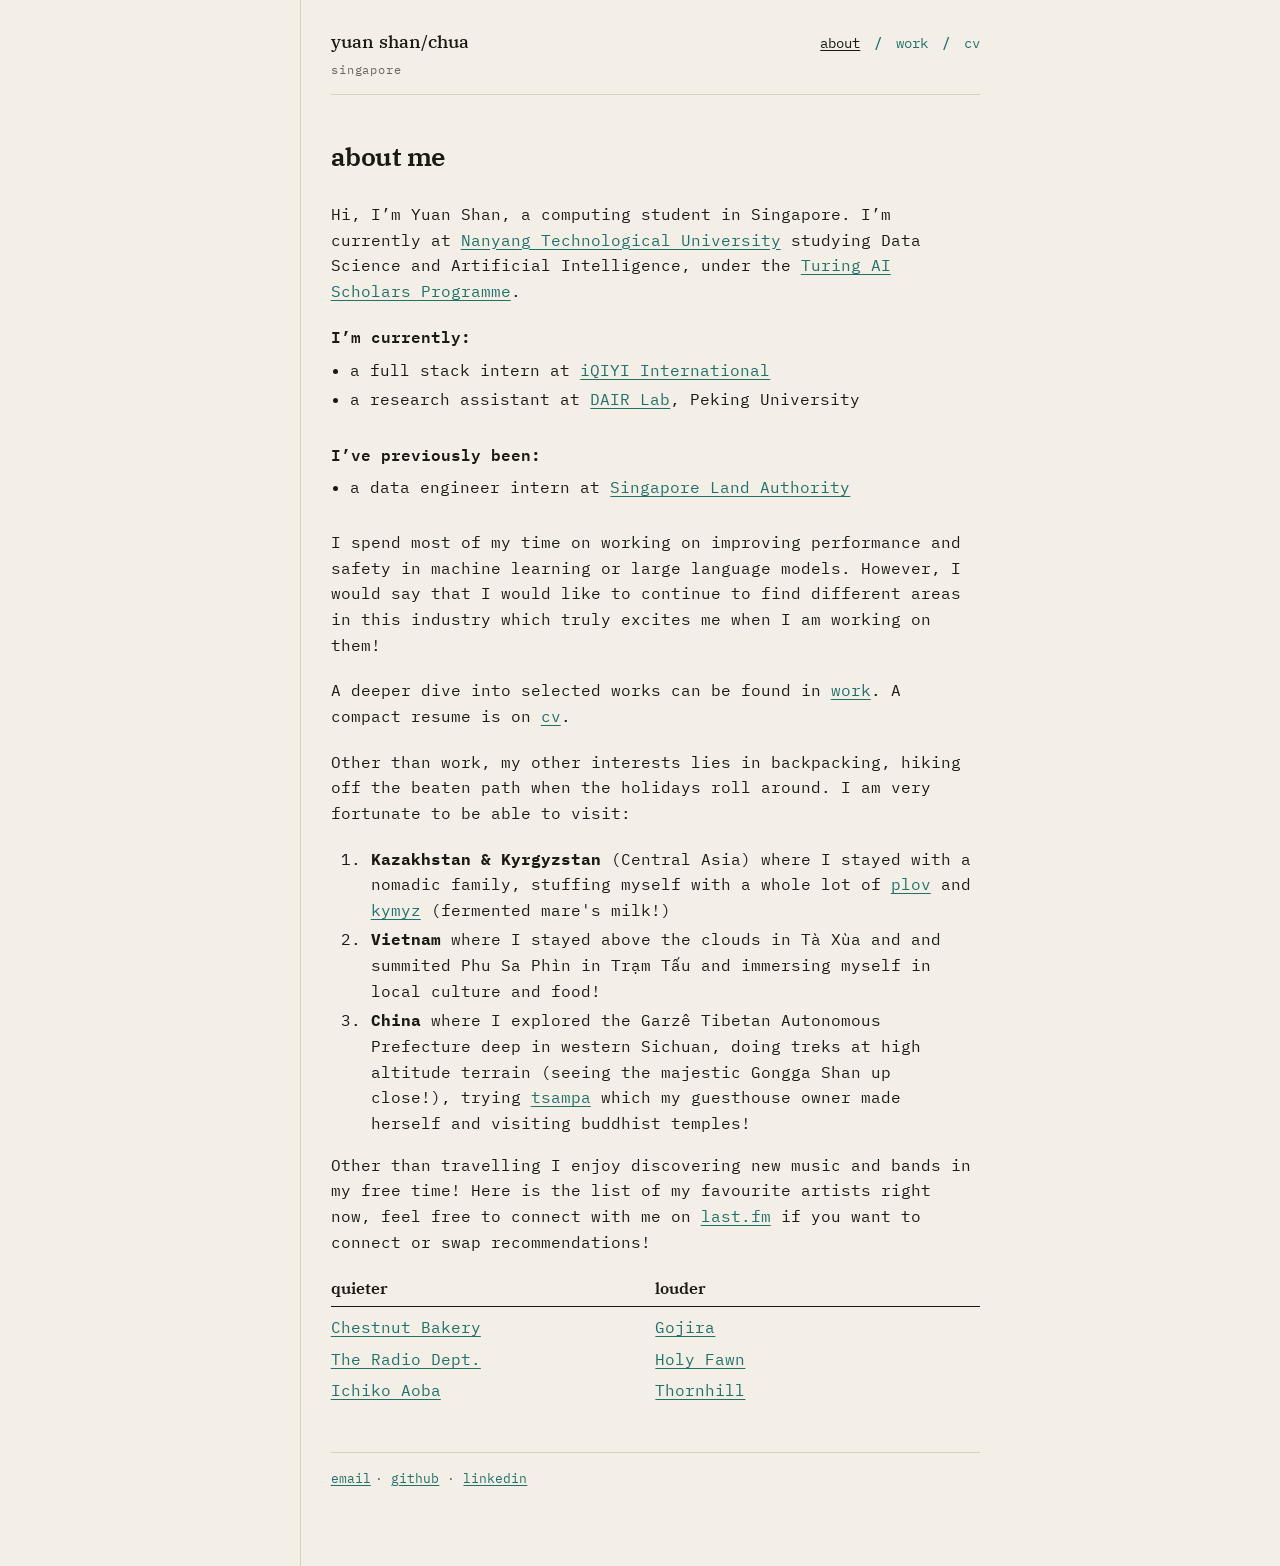
==== index.html @ a7b31b98 "first commit" ====
<!DOCTYPE html>
<html lang="en">

<head>
  <meta charset="utf-8" />
  <meta name="viewport" content="width=device-width, initial-scale=1" />
  <title>yuan shan/chua</title>
  <meta name="description"
    content="Yuan Shan is a computing student in Singapore, working on speech, post-training, and messy real-world pipelines." />
  <link rel="preconnect" href="https://fonts.googleapis.com" />
  <link rel="preconnect" href="https://fonts.gstatic.com" crossorigin />
  <link
    href="https://fonts.googleapis.com/css2?family=IBM+Plex+Mono:ital,wght@0,400;0,600;1,400&family=IBM+Plex+Serif:wght@500;600&display=swap"
    rel="stylesheet" />
  <link rel="stylesheet" href="css/site.css" />
  <link rel="icon" href="img/favicon.png?v=3" type="image/png" />
  <script src="js/site.js" defer></script>
</head>

<body>
  <div class="wrap">
    <header class="masthead">
      <div>
        <a class="wordmark" href="index.html">yuan shan/chua</a>
        <span class="running">singapore</span>
      </div>
      <nav aria-label="Primary">
        <a href="index.html" aria-current="page">about</a>
        <span class="slash" aria-hidden="true">/</span>
        <a href="work.html">work</a>
        <span class="slash" aria-hidden="true">/</span>
        <a href="cv.html">cv</a>
      </nav>
    </header>

    <main>
      <h1>about me</h1>

      <p class="lede">
        Hi, I’m Yuan Shan, a computing student in Singapore. I’m currently at
        <a href="https://www.ntu.edu.sg/">Nanyang Technological University</a>
        studying Data Science and Artificial Intelligence, under the
        <a href="https://www.ntu.edu.sg/honours-college/signature-programmes/turing-ai-scholars-programme">Turing AI
          Scholars Programme</a>.
      </p>

      <div class="block">
        <p class="kicker">I’m currently:</p>
        <ul>
          <li>
            a full stack intern at
            <a href="https://www.iq.com/">iQIYI International</a>
          </li>
          <li>
            a research assistant at
            <a href="https://pkudair.github.io/">DAIR Lab</a>, Peking University
          </li>
        </ul>
      </div>

      <div class="block">
        <p class="kicker">I’ve previously been:</p>
        <ul>
          <li>
            a data engineer intern at
            <a href="https://www.sla.gov.sg/">Singapore Land Authority</a>
          </li>
        </ul>
      </div>

      <p>
        I spend most of my time on working on improving performance and safety in machine learning or large
        language models.
        However, I would say that I would like to continue to find different areas in this industry
        which truly excites me when I am working on them!
      </p>
      <p>
        A deeper dive into selected works can be found in
        <a href="work.html">work</a>. A compact resume is on
        <a href="cv.html">cv</a>.
      </p>

      <p>
        Other than work, my other interests lies in backpacking, hiking off the beaten path when the holidays roll
        around.
        I am very fortunate to be able to visit:
      </p>

      <ol>
        <li>
          <strong> Kazakhstan &amp; Kyrgyzstan </strong>(Central Asia) where I stayed with a nomadic family,
          stuffing myself with a whole
          lot of <a href="https://nomads-life.com/blog/kyrgyzstan-food/plov-kyrgyz-cuisine/">plov</a> and
          <a href="https://nomads-life.com/blog/kyrgyzstan-food/kymyz-kyrgyz-national-drink/">kymyz</a> (fermented
          mare's
          milk!)
        </li>
        <li>
          <strong>Vietnam</strong> where I stayed above the clouds in T&agrave; X&ugrave;a and and summited Phu Sa Phìn
          in
          Tr&#7841;m T&#7845;u and immersing myself in local culture and food!
        </li>
        <li>
          <strong>China</strong> where I explored the Garz&ecirc; Tibetan Autonomous Prefecture deep in western
          Sichuan, doing treks at high altitude terrain (seeing the majestic Gongga Shan up close!), trying <a
            href="https://en.wikipedia.org/wiki/Tsampa">tsampa</a> which my guesthouse owner made herself and
          visiting buddhist temples!
        </li>
      </ol>
      <p>
        Other than travelling I enjoy discovering new music and bands in my free time! Here is the list of my favourite
        artists right now, feel free to connect with me on <a href="https://www.last.fm/user/yschua0306">last.fm</a>
        if you want to connect or swap recommendations!
      </p>
      <div class=" music">
        <div>
          <h2>quieter</h2>
          <ul>
            <li><a href="https://www.chestnutbakerymusic.com/">Chestnut Bakery</a></li>
            <li><a href="https://www.theradiodept.com/">The Radio Dept.</a></li>
            <li><a href="https://ichikoaoba.com/en/">Ichiko Aoba</a></li>
          </ul>
        </div>
        <div>
          <h2>louder</h2>
          <ul>
            <li><a href="https://www.gojira-music.com/">Gojira</a></li>
            <li><a href="https://holyfawn.com/">Holy Fawn</a></li>
            <li><a href="https://thornhill.world/">Thornhill</a></li>
          </ul>
        </div>
      </div>
    </main>

    <footer>
      <details class="email-pop">
        <summary>email</summary>
        <div class="email-pop-panel">
          <p>personal</p>
          <a href="mailto:chuanyuanshan@gmail.com">chuanyuanshan@gmail.com</a>
          <p>school</p>
          <a href="mailto:ychu060@e.ntu.edu.sg">ychu060@e.ntu.edu.sg</a>
        </div>
      </details>
      <span>· <a href="https://github.com/Y0306S">github</a> · <a
          href="https://www.linkedin.com/in/yuan-shan-chua-840307115">linkedin</a></span>
    </footer>
  </div>
</body>

</html>
---- css/site.css ----
:root {
  --paper: #f4efe6;
  --ink: #1c1914;
  --muted: #6b6560;
  --rule: #d8d0c4;
  --accent: #1f6f6a;
  --accent-hover: #155652;
  --tag-fill: #e4ebe4;
  --measure: 40rem;
}

*,
*::before,
*::after {
  box-sizing: border-box;
}

html {
  font-size: 17px;
}

body {
  margin: 0;
  min-height: 100vh;
  color: var(--ink);
  background: var(--paper);
  font-family: "IBM Plex Mono", ui-monospace, "Cascadia Mono", Consolas, monospace;
  font-size: 0.92rem;
  line-height: 1.65;
}

a {
  color: var(--accent);
  text-underline-offset: 0.16em;
}

a:hover {
  color: var(--accent-hover);
}

.wrap {
  width: min(var(--measure), calc(100% - 3rem));
  margin: 0 auto;
  padding: 1.6rem 0 4.5rem;
  border-left: 1px solid var(--rule);
  padding-left: 1.75rem;
}

.masthead {
  display: flex;
  align-items: baseline;
  justify-content: space-between;
  gap: 1.25rem;
  padding-bottom: 0.85rem;
  margin-bottom: 2.4rem;
  border-bottom: 1px solid var(--rule);
}

.wordmark {
  font-family: "IBM Plex Serif", "Iowan Old Style", Georgia, serif;
  font-size: 1.05rem;
  font-weight: 500;
  letter-spacing: 0.01em;
  color: var(--ink);
  text-decoration: none;
}

.wordmark:hover {
  color: var(--accent);
}

.running {
  display: block;
  margin-top: 0.2rem;
  font-family: "IBM Plex Mono", monospace;
  font-size: 0.68rem;
  letter-spacing: 0.08em;
  text-transform: lowercase;
  color: var(--muted);
}

nav {
  font-size: 0.82rem;
}

nav a {
  text-decoration: none;
}

nav a[aria-current="page"] {
  color: var(--ink);
  text-decoration: underline;
  text-decoration-thickness: 1px;
}

nav .slash {
  color: var(--accent);
  margin: 0 0.35rem;
  font-weight: 500;
}

h1 {
  font-family: "IBM Plex Serif", Georgia, serif;
  font-size: 1.55rem;
  font-weight: 600;
  letter-spacing: -0.02em;
  margin: 0 0 1.35rem;
}

h2 {
  font-family: "IBM Plex Serif", Georgia, serif;
  font-size: 1.15rem;
  font-weight: 600;
  margin: 0 0 0.45rem;
}

.lede,
p {
  margin: 0 0 1.15rem;
}

.block {
  margin-bottom: 1.7rem;
}

.kicker {
  font-weight: 600;
  margin-bottom: 0.45rem;
}

ul {
  margin: 0 0 1.15rem;
  padding-left: 1.15rem;
}

li {
  margin: 0.2rem 0;
}

.note {
  color: var(--muted);
  font-size: 0.8rem;
  margin-top: 2.4rem;
}

sup,
.fn {
  font-size: 0.7em;
  line-height: 0;
}

.work-item {
  padding: 0 0 1.7rem;
  margin: 0 0 1.7rem;
  border-bottom: 1px solid var(--rule);
}

.work-item:last-of-type {
  border-bottom: 0;
  margin-bottom: 0;
}

.meta {
  color: var(--muted);
  font-size: 0.78rem;
  margin: 0 0 0.7rem;
}

.links {
  font-size: 0.82rem;
}

.tags {
  display: flex;
  flex-wrap: wrap;
  gap: 0.4rem;
  list-style: none;
  margin: 0.85rem 0 0;
  padding: 0;
}

.tags li {
  margin: 0;
  padding: 0.14rem 0.48rem;
  border: 1px solid var(--accent);
  background: var(--tag-fill);
  color: var(--accent-hover);
  font-size: 0.7rem;
  letter-spacing: 0.02em;
  line-height: 1.45;
}

.cv-head {
  margin-bottom: 1.8rem;
}

.cv-name {
  font-family: "IBM Plex Serif", Georgia, serif;
  font-size: 1.7rem;
  font-weight: 600;
  margin: 0 0 0.35rem;
}

.cv-contacts {
  color: var(--muted);
  font-size: 0.8rem;
}

.cv-section {
  margin: 1.7rem 0 0;
}

.cv-section h2 {
  font-size: 0.78rem;
  letter-spacing: 0.08em;
  text-transform: uppercase;
  border-bottom: 1px solid var(--ink);
  padding-bottom: 0.25rem;
  margin-bottom: 0.85rem;
}

.entry {
  margin: 0 0 1.15rem;
}

.entry-top {
  display: flex;
  justify-content: space-between;
  gap: 1rem;
  align-items: baseline;
}

.entry-top strong {
  font-weight: 600;
}

.when {
  color: var(--muted);
  font-size: 0.78rem;
  white-space: nowrap;
}

.role {
  margin: 0.1rem 0 0.45rem;
}

.skills dt {
  font-weight: 600;
  margin: 0.4rem 0 0.1rem;
}

.skills dd {
  margin: 0;
}

.page-tools {
  margin: 0 0 1.4rem;
  font-size: 0.82rem;
}

footer {
  display: flex;
  flex-wrap: wrap;
  align-items: baseline;
  gap: 0 0.35em;
  margin-top: 2.8rem;
  padding-top: 0.9rem;
  border-top: 1px solid var(--rule);
  color: var(--muted);
  font-size: 0.78rem;
}

.email-pop {
  position: relative;
  display: inline-block;
  vertical-align: baseline;
}

.email-pop > summary {
  display: inline;
  cursor: pointer;
  color: var(--accent);
  list-style: none;
  text-decoration: underline;
  text-underline-offset: 0.16em;
}

.email-pop > summary::-webkit-details-marker {
  display: none;
}

.email-pop[open] > summary {
  color: var(--accent-hover);
}

footer:has(.email-pop[open]) {
  padding-bottom: 6.5rem;
}

.email-pop-panel {
  position: absolute;
  left: 0;
  top: calc(100% + 0.45rem);
  z-index: 2;
  min-width: 17.5rem;
  padding: 0.55rem 0.7rem 0.65rem;
  background: var(--paper);
  border: 1px solid var(--accent);
}

.email-pop-panel p {
  margin: 0 0 0.2rem;
  color: var(--muted);
  font-size: 0.68rem;
}

.email-pop-panel a {
  display: block;
  margin: 0 0 0.55rem;
}

.email-pop-panel a:last-child {
  margin-bottom: 0;
}

.music {
  display: grid;
  grid-template-columns: 1fr 1fr;
  width: 100%;
  margin: 0 0 1.25rem;
}

.music h2 {
  font-size: 0.95rem;
  margin: 0 0 0.45rem;
  padding-bottom: 0.25rem;
  border-bottom: 1px solid var(--ink);
}

.music ul {
  list-style: none;
  margin: 0;
  padding: 0;
  max-width: none;
}

.music li {
  margin: 0.35rem 0 0;
  padding: 0;
}

@media (max-width: 52rem) {
  html {
    font-size: 16px;
  }

  .wrap {
    width: calc(100% - 1.5rem);
    padding-left: 1.1rem;
  }

  .masthead {
    flex-direction: column;
    align-items: flex-start;
    gap: 0.55rem;
  }

  .entry-top {
    flex-direction: column;
    gap: 0.15rem;
  }

  .when {
    white-space: normal;
  }
}
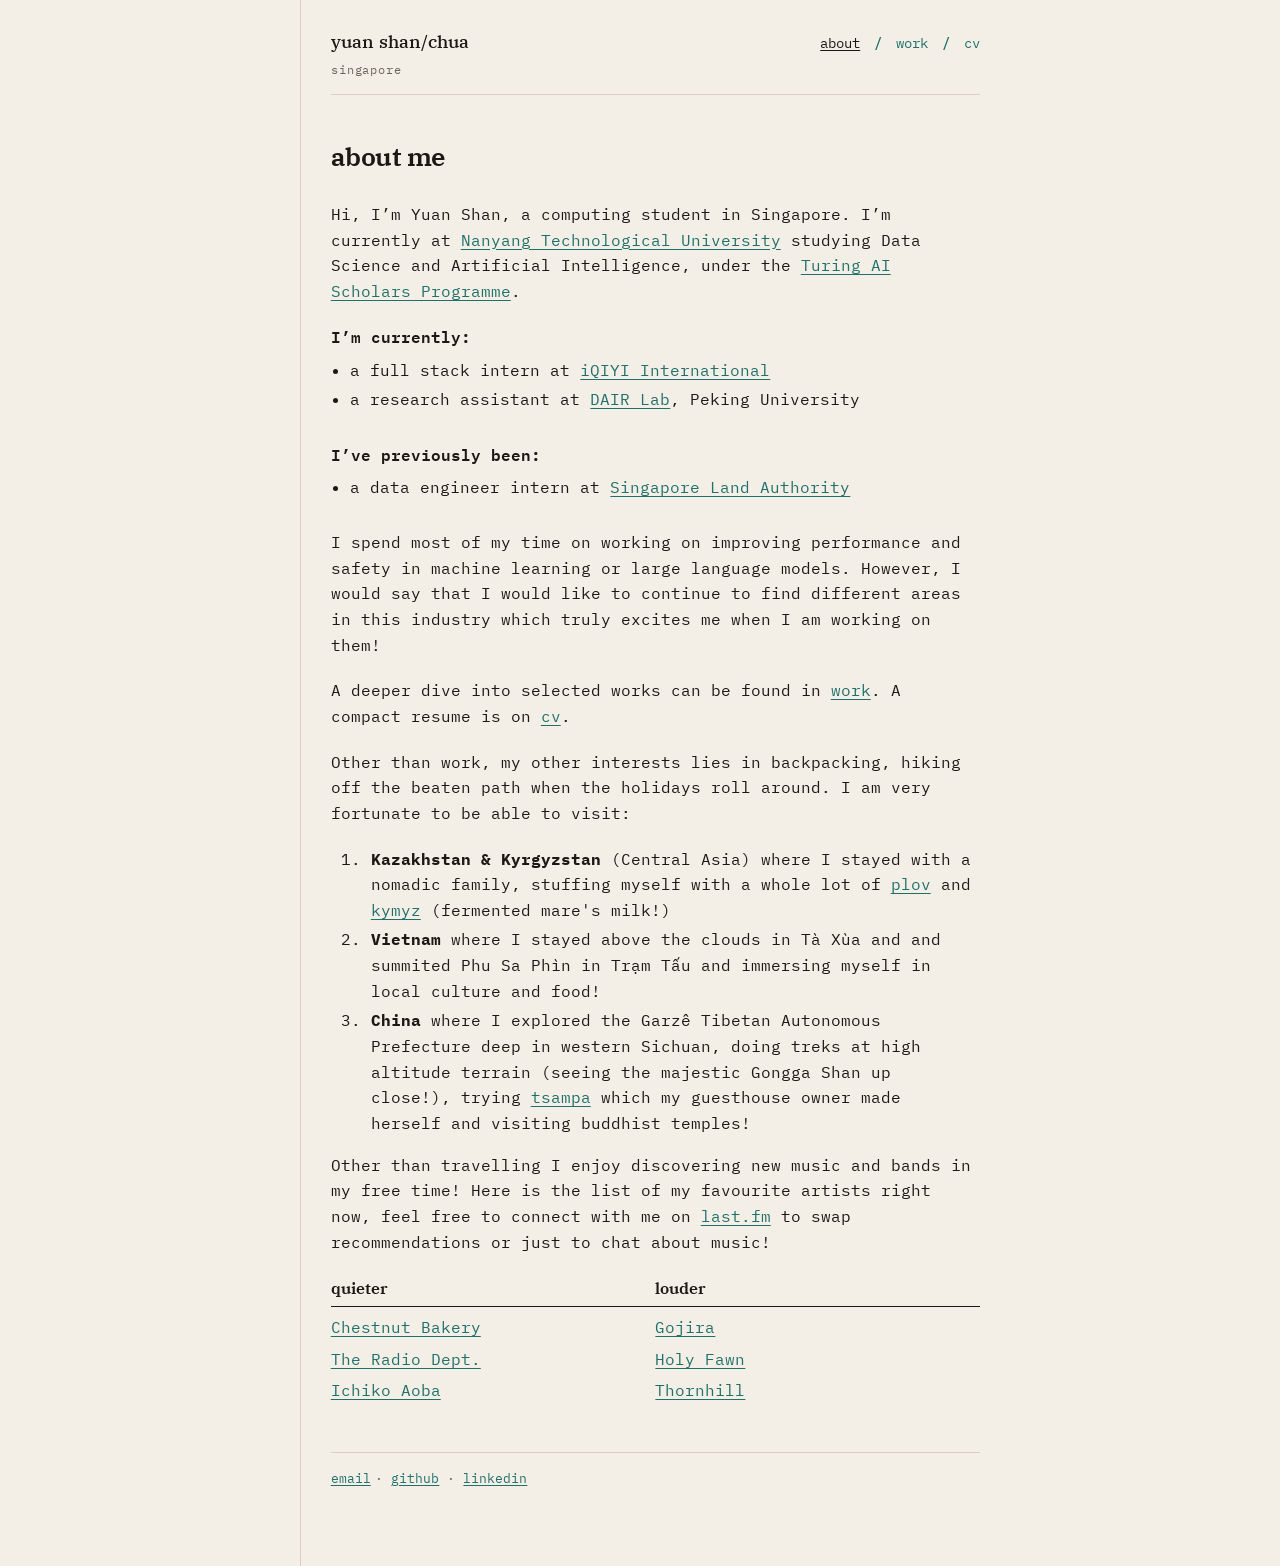
==== commit a0649102: "fix wording" ====
--- a/index.html
+++ b/index.html
@@ -110,7 +110,7 @@
       <p>
         Other than travelling I enjoy discovering new music and bands in my free time! Here is the list of my favourite
         artists right now, feel free to connect with me on <a href="https://www.last.fm/user/yschua0306">last.fm</a>
-        if you want to connect or swap recommendations!
+        to swap recommendations or just to chat about music!
       </p>
       <div class=" music">
         <div>
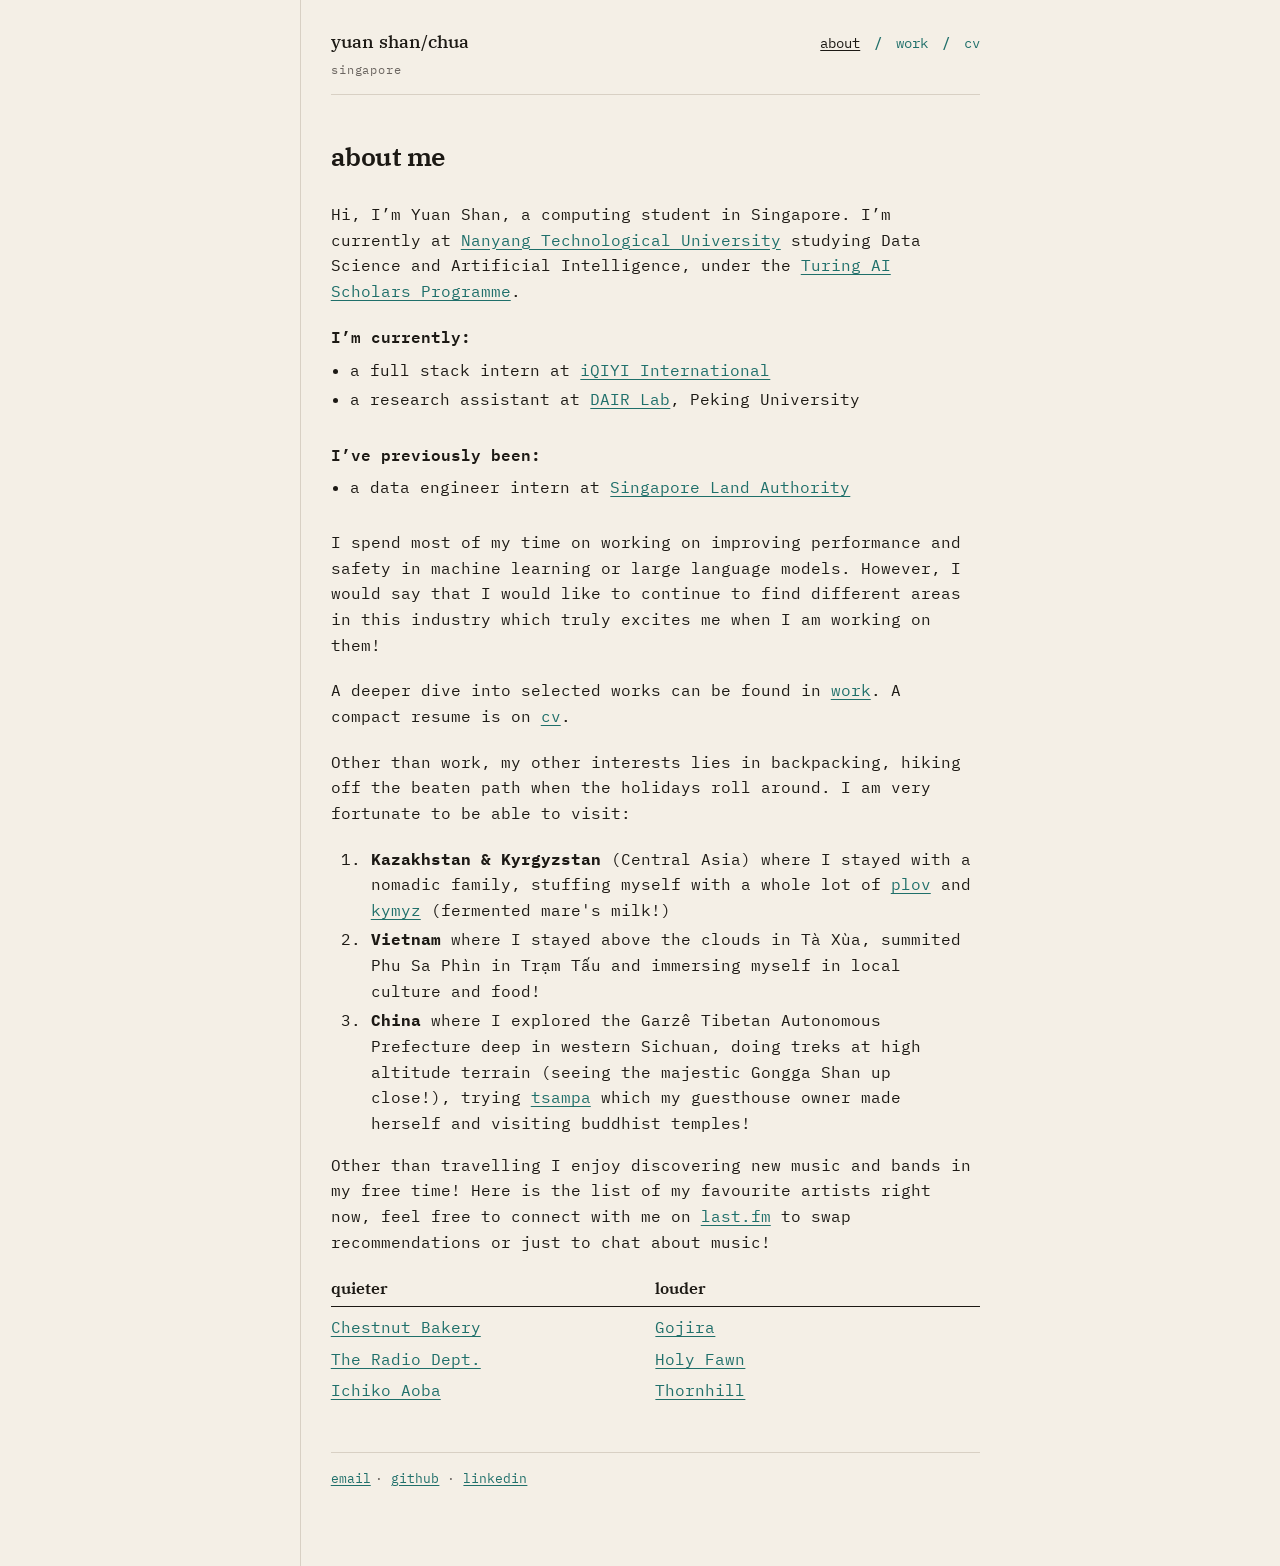
==== commit b696cce6: "fixing wording again:(" ====
--- a/index.html
+++ b/index.html
@@ -96,7 +96,7 @@
           milk!)
         </li>
         <li>
-          <strong>Vietnam</strong> where I stayed above the clouds in T&agrave; X&ugrave;a and and summited Phu Sa Phìn
+          <strong>Vietnam</strong> where I stayed above the clouds in T&agrave; X&ugrave;a, summited Phu Sa Phìn
           in
           Tr&#7841;m T&#7845;u and immersing myself in local culture and food!
         </li>
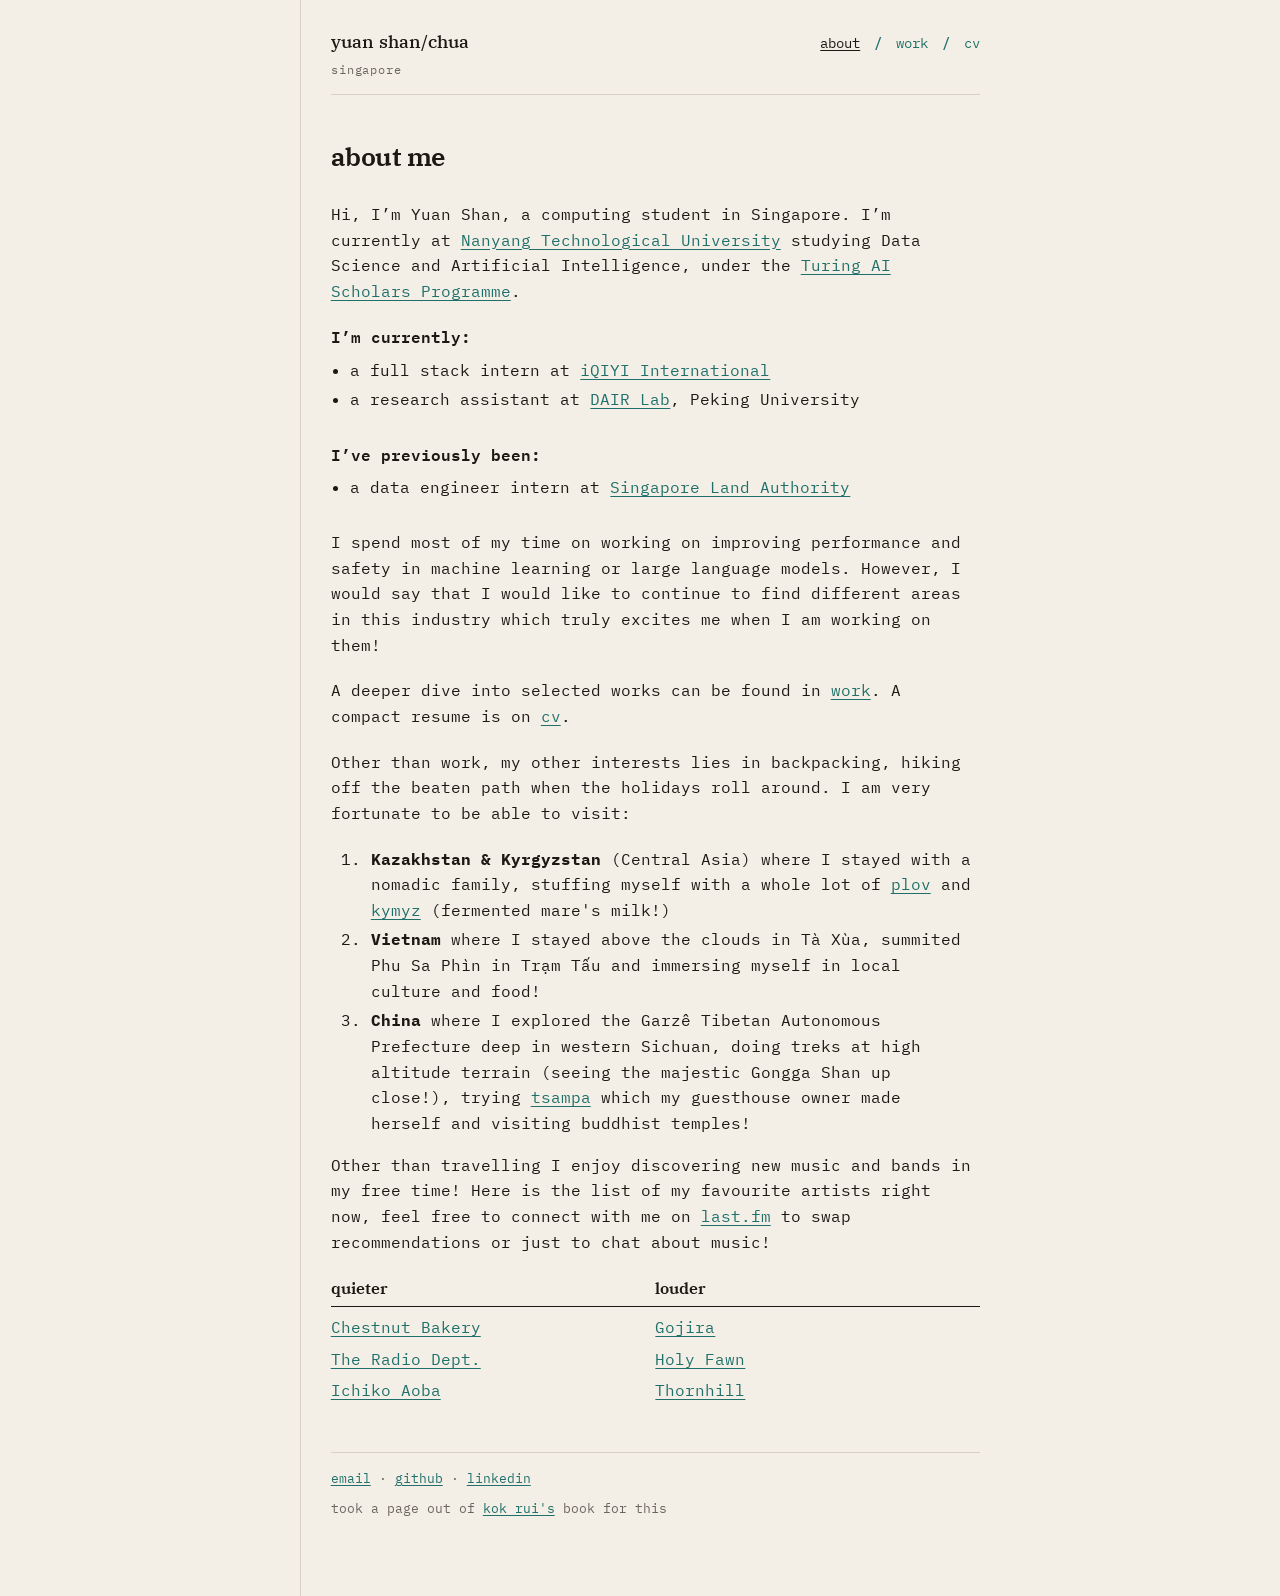
==== commit 48a7704c: "added references and fixed broken link" ====
--- a/index.html
+++ b/index.html
@@ -126,7 +126,7 @@
           <ul>
             <li><a href="https://www.gojira-music.com/">Gojira</a></li>
             <li><a href="https://holyfawn.com/">Holy Fawn</a></li>
-            <li><a href="https://thornhill.world/">Thornhill</a></li>
+            <li><a href="https://www.instagram.com/thornhillmelb/?hl=en">Thornhill</a></li>
           </ul>
         </div>
       </div>
@@ -144,6 +144,10 @@
       </details>
       <span>· <a href="https://github.com/Y0306S">github</a> · <a
           href="https://www.linkedin.com/in/yuan-shan-chua-840307115">linkedin</a></span>
+
+      <p>
+        took a page out of <a href="https://kokruiwo.ng/">kok rui's</a> book for this
+      </p>
     </footer>
   </div>
 </body>
--- a/css/site.css
+++ b/css/site.css
@@ -160,6 +160,33 @@
   margin-bottom: 0;
 }
 
+.work-item h2 a {
+  color: inherit;
+  text-decoration: none;
+}
+
+.work-item h2 a:hover {
+  color: var(--accent);
+  text-decoration: underline;
+  text-underline-offset: 0.16em;
+}
+
+.more {
+  margin: 0.65rem 0 0;
+  font-size: 0.82rem;
+}
+
+.back {
+  display: inline-block;
+  margin: 0 0 1.1rem;
+  font-size: 0.82rem;
+}
+
+.dive h2 {
+  font-size: 0.95rem;
+  margin: 1.8rem 0 0.55rem;
+}
+
 .meta {
   color: var(--muted);
   font-size: 0.78rem;
@@ -259,15 +286,16 @@
 }
 
 footer {
-  display: flex;
-  flex-wrap: wrap;
-  align-items: baseline;
-  gap: 0 0.35em;
   margin-top: 2.8rem;
   padding-top: 0.9rem;
   border-top: 1px solid var(--rule);
   color: var(--muted);
   font-size: 0.78rem;
+}
+
+footer > p {
+  display: block;
+  margin: 0.45rem 0 0;
 }
 
 .email-pop {
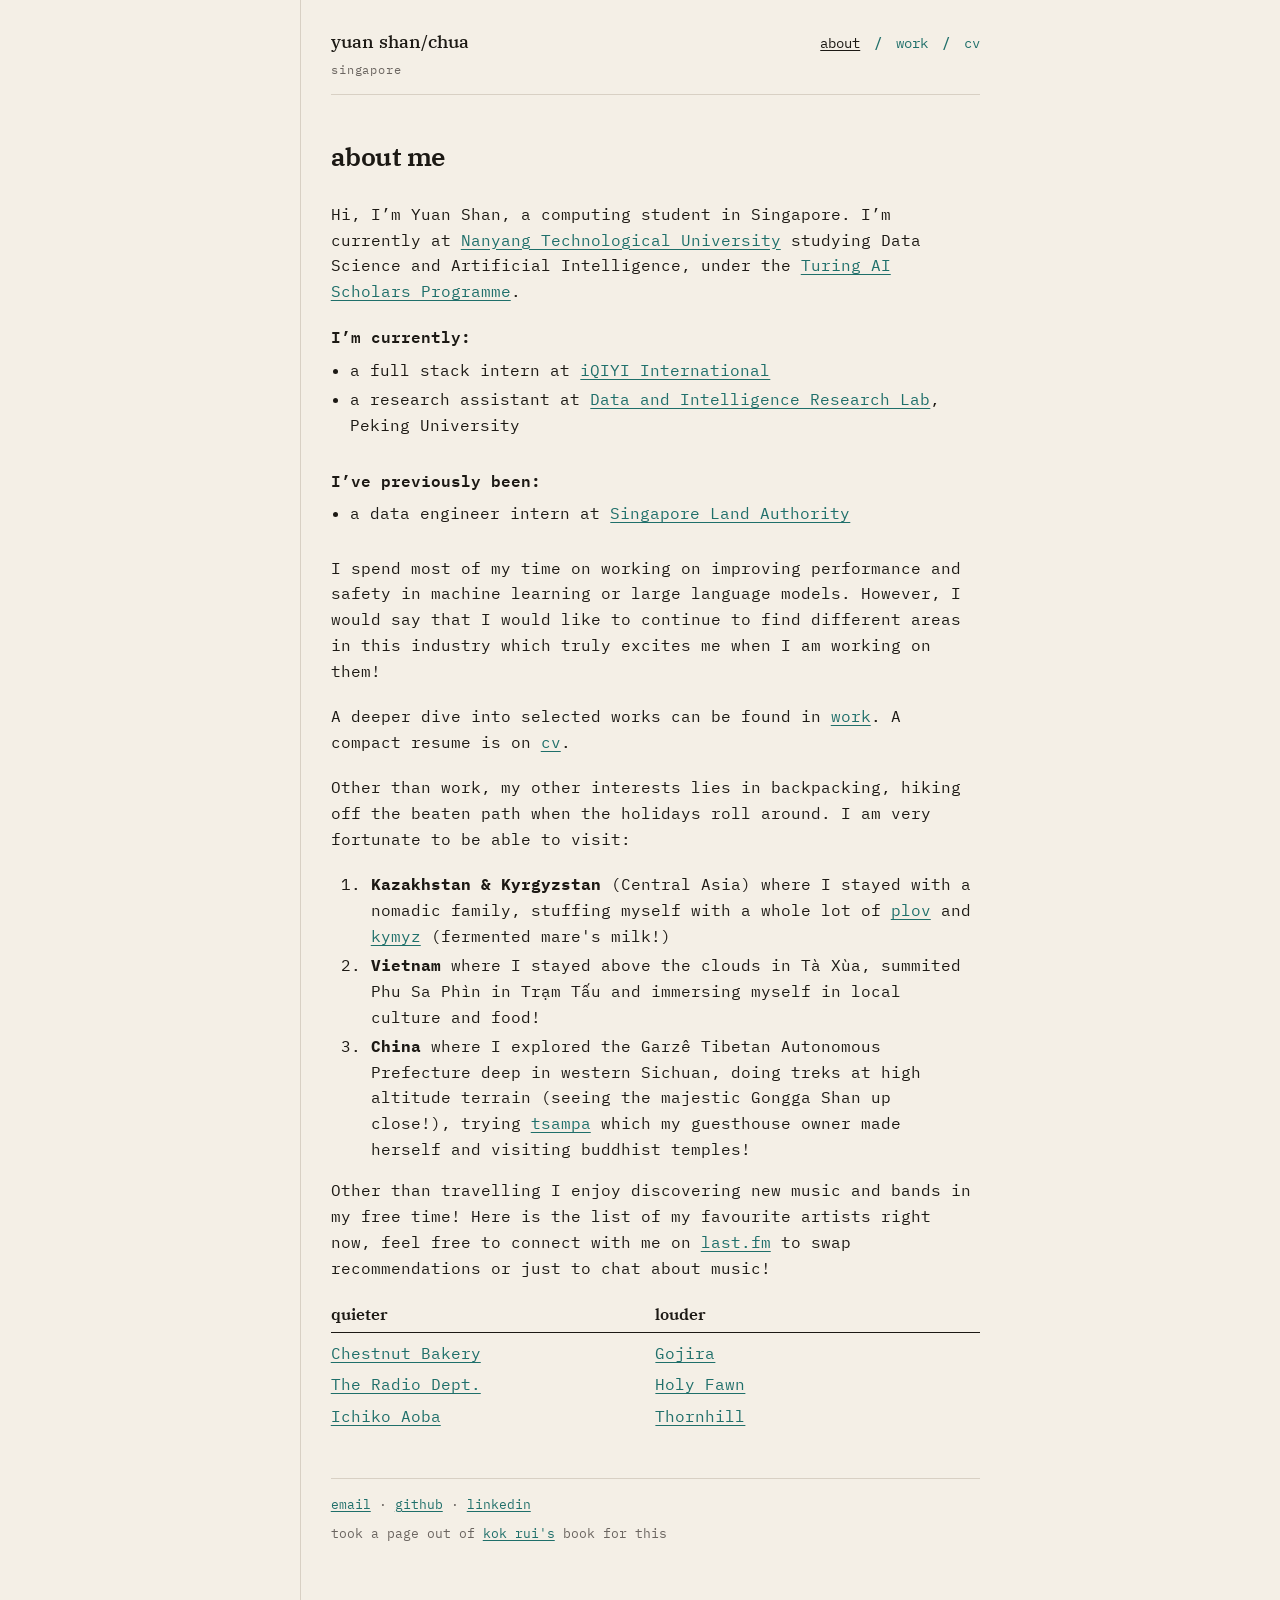
==== commit ff069027: "dair longform" ====
--- a/index.html
+++ b/index.html
@@ -53,7 +53,7 @@
           </li>
           <li>
             a research assistant at
-            <a href="https://pkudair.github.io/">DAIR Lab</a>, Peking University
+            <a href="https://pkudair.github.io/">Data and Intelligence Research Lab</a>, Peking University
           </li>
         </ul>
       </div>
